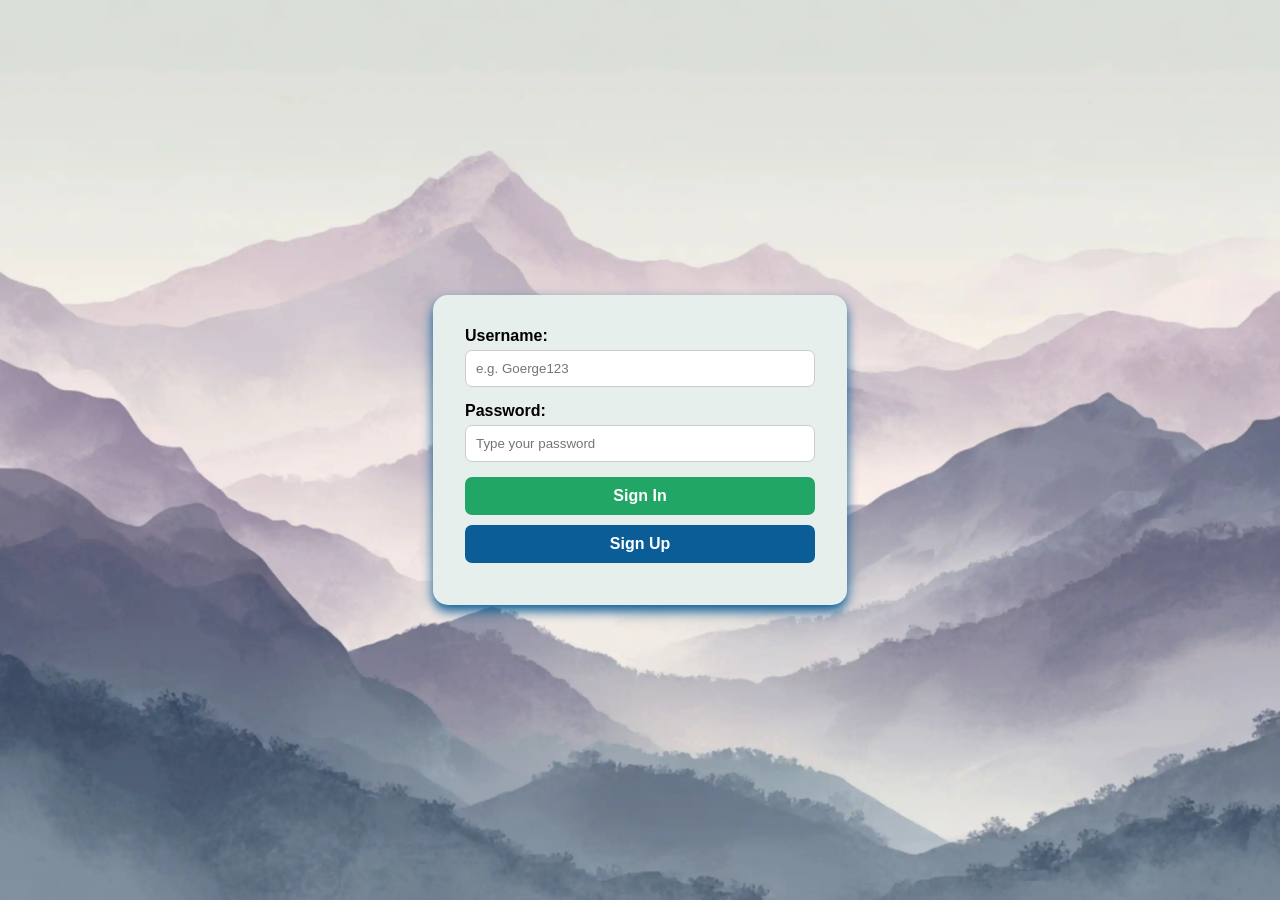
==== src/main/webapp/index.html @ 7473e4c2 "Initial commit" ====
<!--author: Paschalis Koukos-->
<!--LOGIN PAGE-FIRST PAGE USER WATCHES-->
<!doctype html>
<html lang="en">
<head>
    <meta charset="UTF-8">
    <meta name="viewport"
          content="width=device-width, user-scalable=no, initial-scale=1.0, maximum-scale=1.0, minimum-scale=1.0">
    <meta http-equiv="X-UA-Compatible" content="ie=edge">

    <title>Login</title>
    <link rel="stylesheet" href="css/loginPageStyle.css"> <!--Link this html file to the CSS file-->
    <link rel="icon" type="image/png" href="imgs/lock.webp"> <!--Favicon for the page-->
</head>
<body>
    <!-- HTML Login Page -->
    <div class="login-container"> <!--Container for the login form-->
        <form action=LoginServlet method="POST" autocomplete="off"> <!--Form that submits to the LoginServlet using POST method-->
            <label for="username">Username:</label>
            <input type="text" name="username" id="username" required placeholder="e.g. Goerge123">
            <br>
            <label for="password">Password:</label>
            <input type="password" name="password" id="password" autocomplete="off" required placeholder="Type your password">
            <br>
            <input type="submit" value="Sign In"> <!--Submit button for the form in order to sign in-->
            <input type="button" value="Sign Up" onclick="window.location.href='registerPage.html'"> <!--Button that redirects to the registration page-->
        </form>
    </div>

    <script src="js/loginPage.js"></script> <!--Link this html file to the JavaScript file-->
    <!-- We will ensure that the form is validated before submission -->
</body>
</html>
---- src/main/webapp/css/loginPageStyle.css ----
/* author: Paschalis Koukos */
/* this css file is used for the login page (index.html) of the application */


body { /* setting the background image and the font for the login page */
    /* font settings */
    font-family: 'Segoe UI', Tahoma, Geneva, Verdana, sans-serif;
    /* centering the login form */
    display: flex;
    justify-content: center;
    align-items: center;
    height: 100vh;
    margin: 0;

    /* background image settings */
    background-image: url("../imgs/loginBack.webp");
    background-position: center center;
    background-repeat: no-repeat;
    background-size: cover;
    background-attachment: fixed;
}

.login-container { /* styling the login form container */
    background: #e6efeb;
    padding: 2rem;
    border-radius: 15px;
    box-shadow: 0 6px 12px rgb(10 93 151);
    width: 350px;
}

label { /* styling the labels for the input fields */
    display: block;
    margin-bottom: 5px;
    font-weight: bold;
}

/* styling the input fields for username and password */
input[type="text"],
input[type="password"] {
    width: 100%;
    padding: 10px;
    margin-bottom: 15px;
    border: 1px solid #ccc;
    border-radius: 7px;
    box-sizing: border-box;
}

/* styling the submit and button elements */
input[type="submit"],
input[type="button"] {
    width: 100%;          
    display: block; /* making the buttons take the full width of the container */   
    margin-bottom: 10px;  
    padding: 10px;
    border: none;
    border-radius: 7px;
    cursor: pointer;
    background-color: #0a5d97;
    color: white;
    font-weight: bold;
    font-size: 16px;
}

input[type="submit"]{ /* specific styling for the submit button */
    background-color: #22a666;
}


input[type="submit"]:hover { /* hover effect for the submit button */
    background-color: #05572e;
}

input[type="button"]:hover { /* hover effect for the button element */
    background-color: #063455;
}
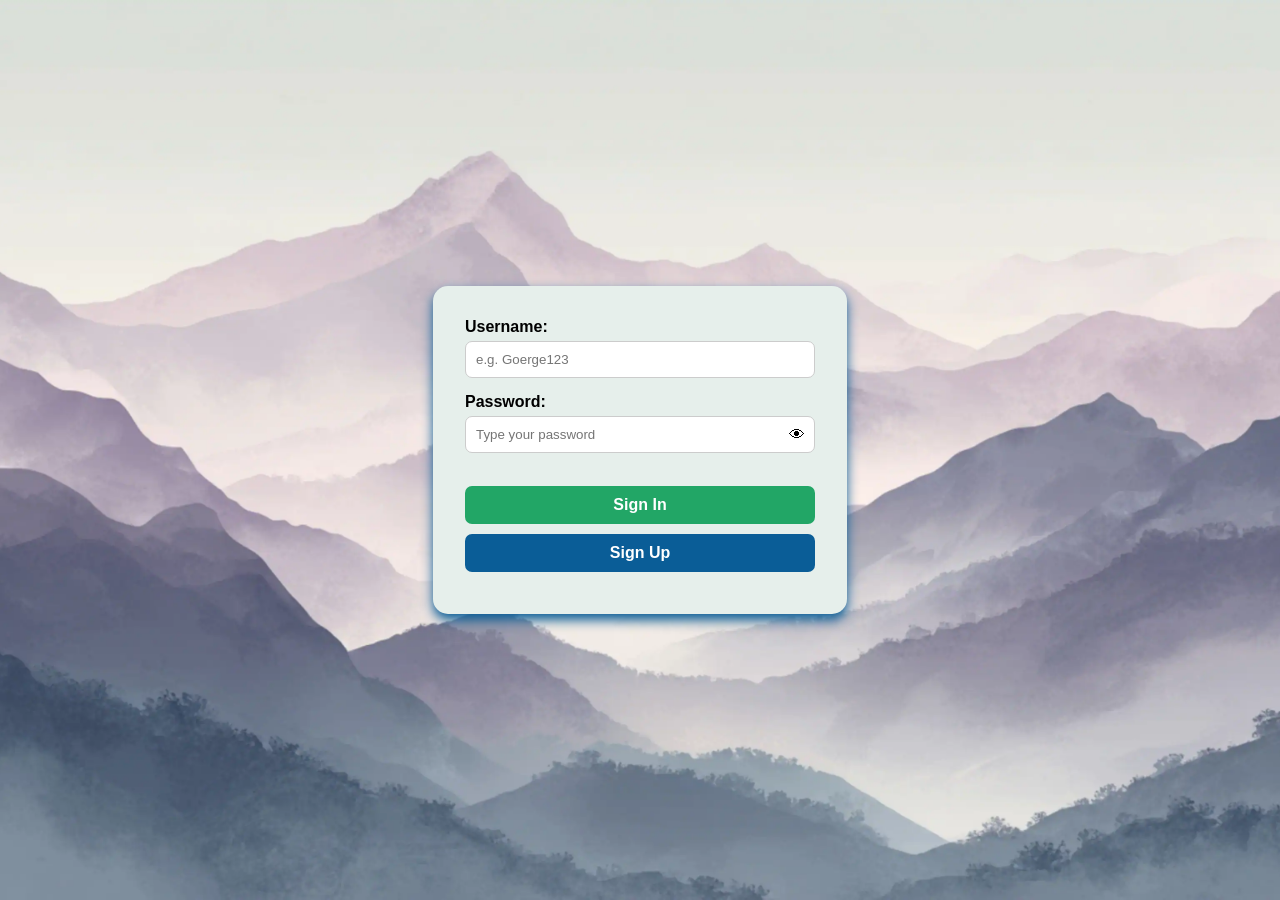
==== commit 5f9b5635: "added toggle button to index.html login page" ====
--- a/src/main/webapp/index.html
+++ b/src/main/webapp/index.html
@@ -19,8 +19,15 @@
             <label for="username">Username:</label>
             <input type="text" name="username" id="username" required placeholder="e.g. Goerge123">
             <br>
+            <!-- Label for the password field -->
             <label for="password">Password:</label>
-            <input type="password" name="password" id="password" autocomplete="off" required placeholder="Type your password">
+            <!-- Container for the password input and the toggle button -->
+            <div class="password-container" style="position: relative;">
+                <input type="password" name="password" id="password" autocomplete="off" required placeholder="Type your password">
+                <!-- Span element that acts as a button to toggle the visibility of the password -->
+                 <!-- We use span because it's an inline element that can be styled -->
+                <span id="togglePassword" style="cursor: pointer; position: absolute; right: 10px; top: 10px;">👁</span>
+            </div>
             <br>
             <input type="submit" value="Sign In"> <!--Submit button for the form in order to sign in-->
             <input type="button" value="Sign Up" onclick="window.location.href='registerPage.html'"> <!--Button that redirects to the registration page-->
--- a/src/main/webapp/css/loginPageStyle.css
+++ b/src/main/webapp/css/loginPageStyle.css
@@ -72,4 +72,22 @@
 
 input[type="button"]:hover { /* hover effect for the button element */
     background-color: #063455;
+}
+
+
+.password-container { /* container for the password input and the toggle password visibility icon */
+    position: relative;
+    width: 100%;
+}
+
+#togglePassword { /* styling the toggle password visibility icon */
+    position: absolute; /* positioning the icon inside the password input field */
+    right: 10px;
+    top: 10px;
+    user-select: none; /* preventing the user from selecting the icon text */
+    z-index: 10; /* ensuring the icon is above the password input field */
+}
+
+#password { 
+    padding-right: 40px; /* adding padding to the right of the password input field to make space for the toggle icon */
 }
